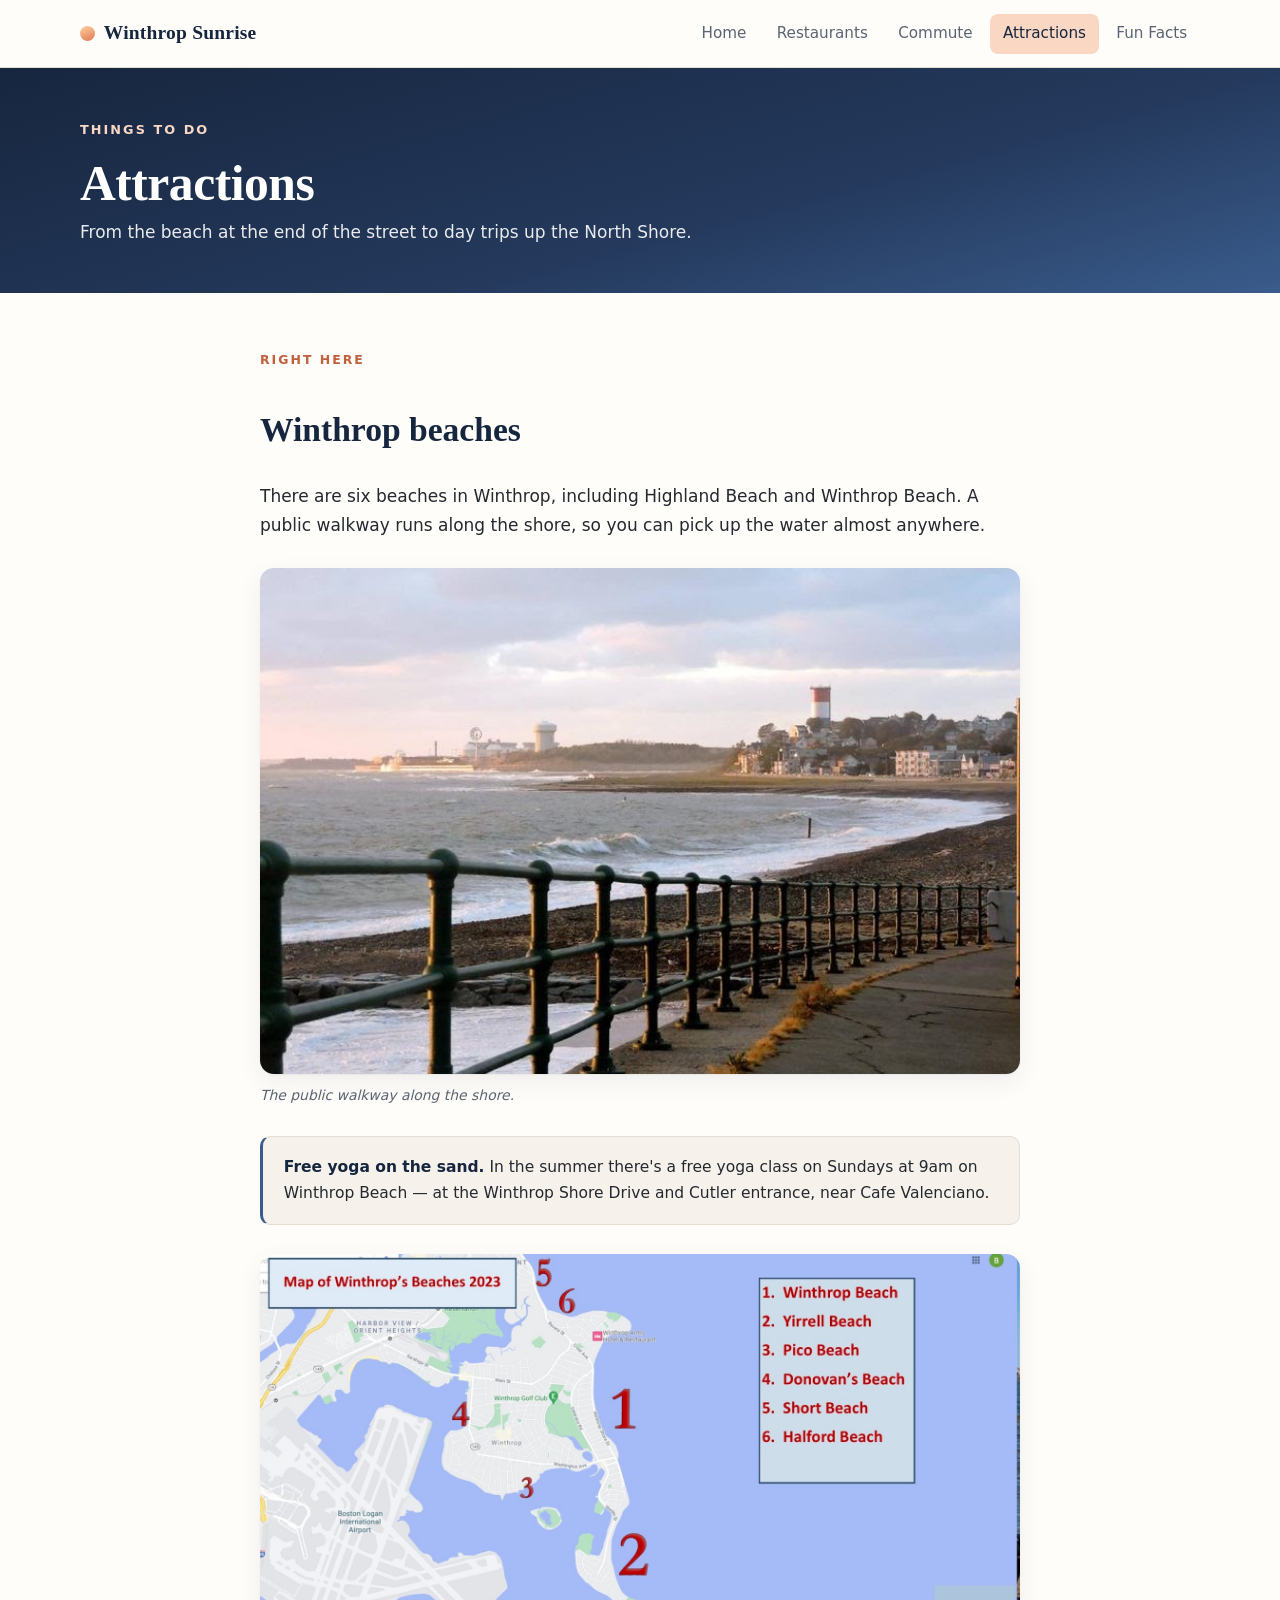
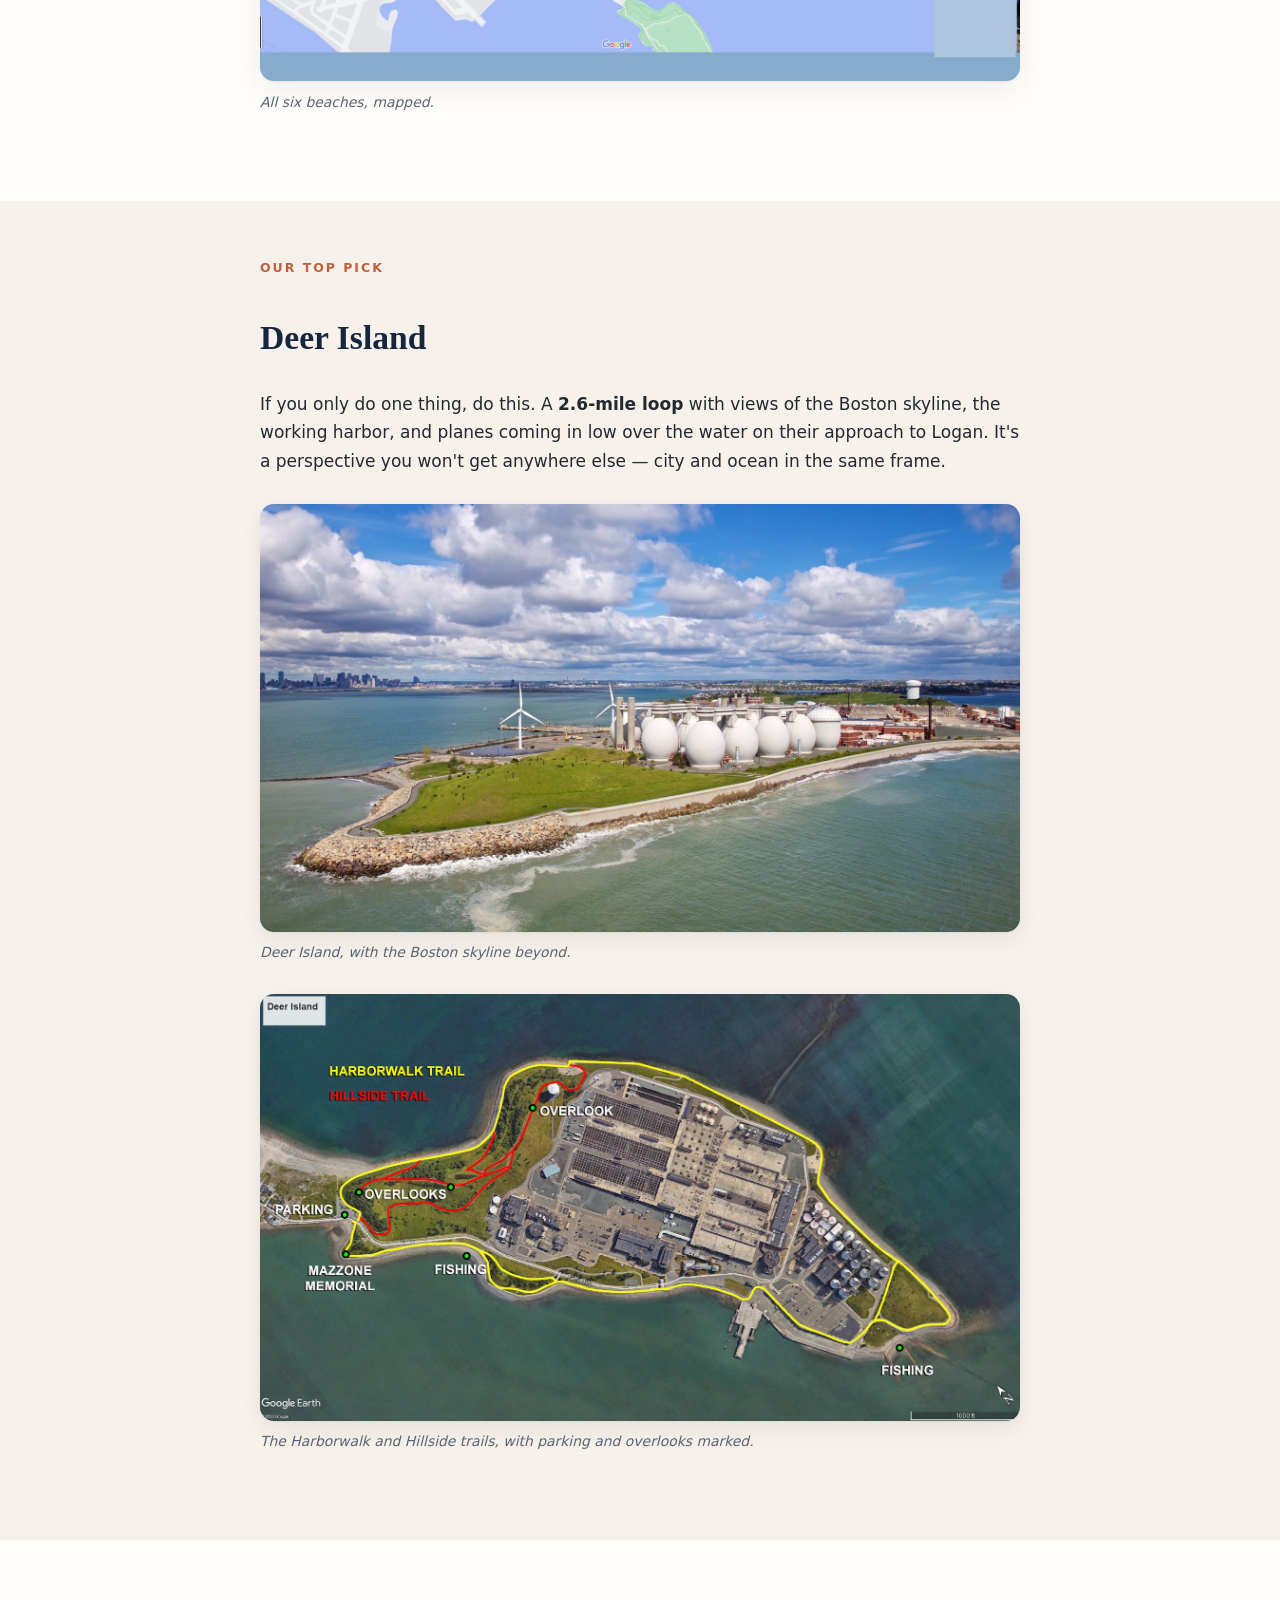
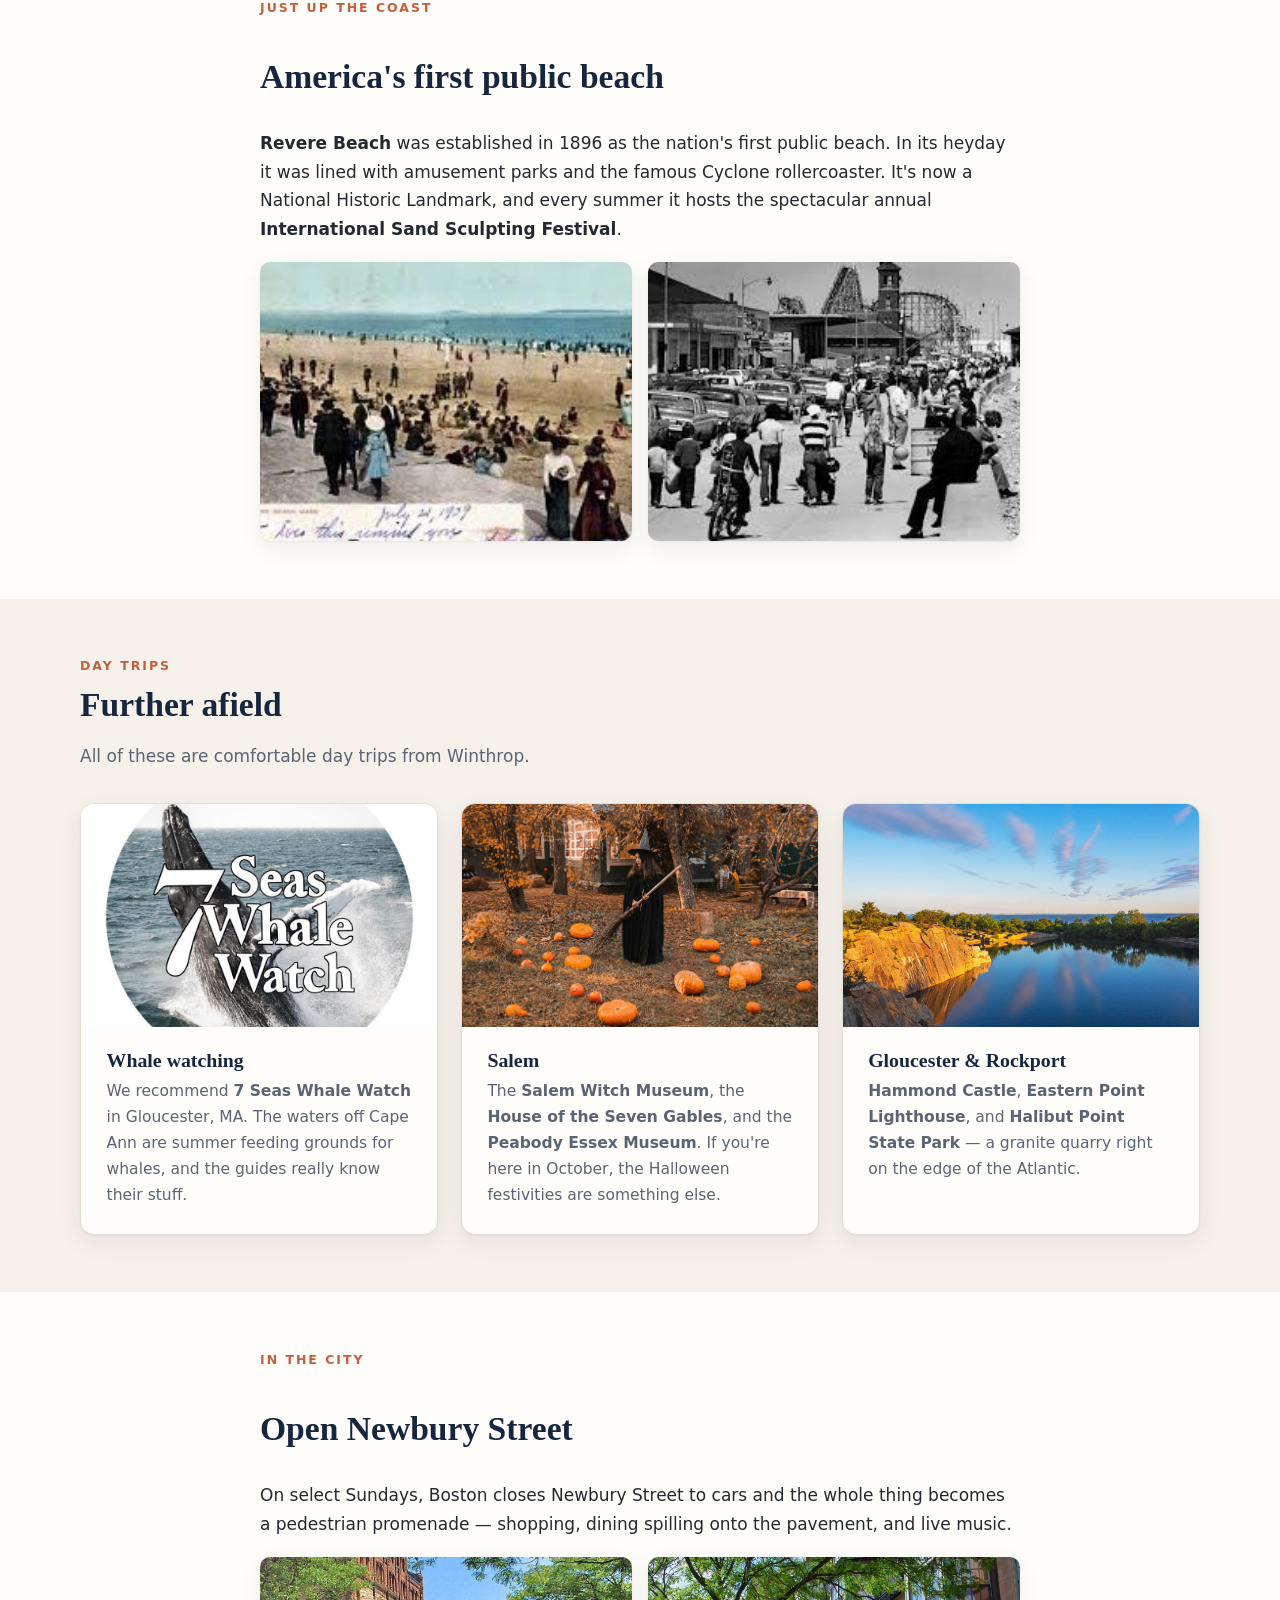
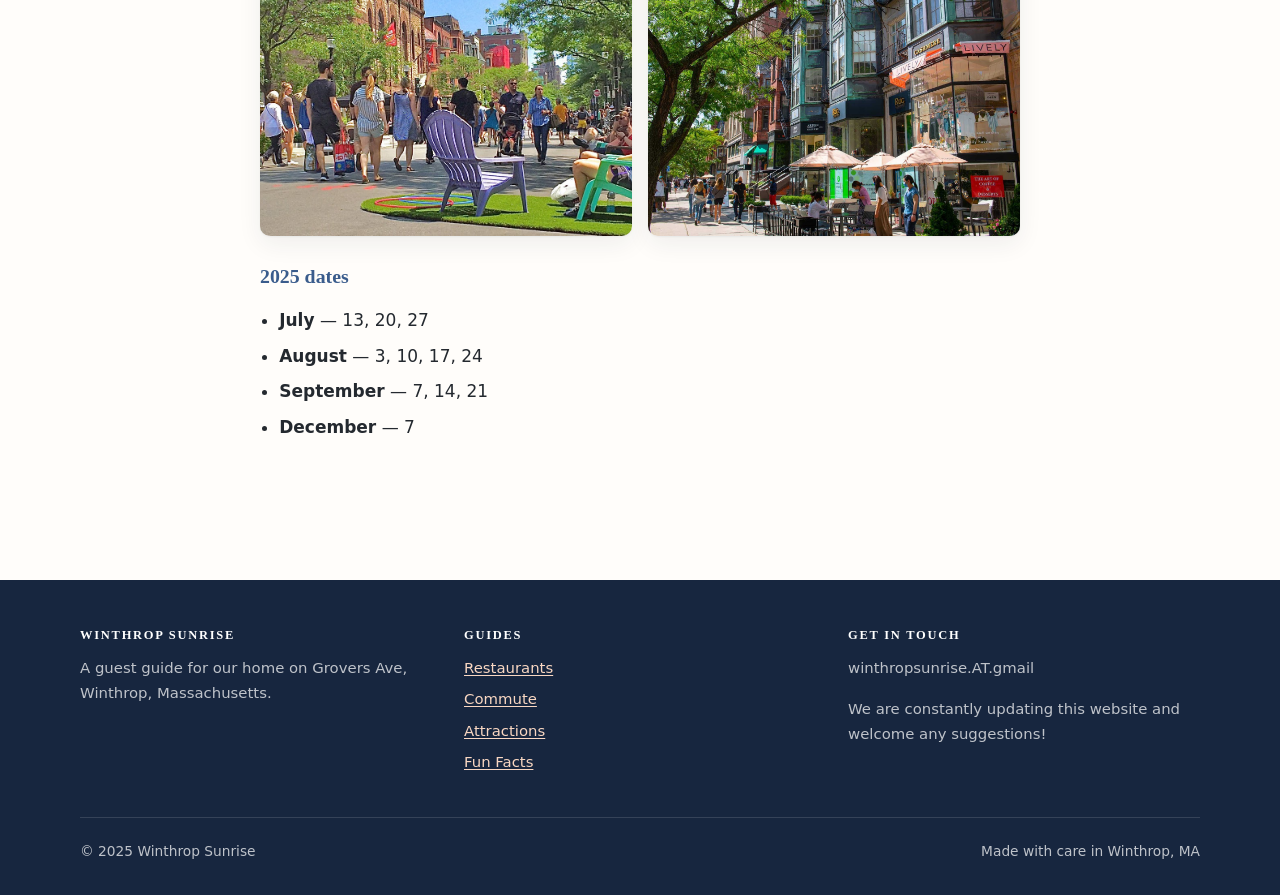
==== attractions.html @ 58ff9b21 "Recreate Winthrop Sunrise guest site as static files Ports all five pages from the Google Sites vers" ====
<!DOCTYPE html>
<html lang="en">
<head>
<meta charset="utf-8">
<meta name="viewport" content="width=device-width, initial-scale=1">
<title>Attractions — Winthrop Sunrise</title>
<meta name="description" content="What to see around Winthrop: six beaches, the Deer Island loop, Revere Beach, whale watching, Salem, Gloucester and Rockport, and Open Newbury Street.">
<link rel="stylesheet" href="assets/css/style.css">
</head>
<body>

<a class="skip" href="#main">Skip to content</a>

<header class="site-header">
  <div class="wrap nav">
    <a class="brand" href="index.html"><span class="sun" aria-hidden="true"></span> Winthrop Sunrise</a>
    <button class="nav-toggle" aria-expanded="false" aria-controls="nav-links">Menu</button>
    <ul class="nav-links" id="nav-links">
      <li><a href="index.html">Home</a></li>
      <li><a href="restaurants.html">Restaurants</a></li>
      <li><a href="commute.html">Commute</a></li>
      <li><a href="attractions.html" aria-current="page">Attractions</a></li>
      <li><a href="funfacts.html">Fun Facts</a></li>
    </ul>
  </div>
</header>

<main id="main">

  <div class="page-head">
    <div class="wrap">
      <p class="kicker">Things to do</p>
      <h1>Attractions</h1>
      <p>From the beach at the end of the street to day trips up the North Shore.</p>
    </div>
  </div>

  <!-- ---------------------------------------------------------------- -->
  <section class="section">
    <div class="wrap narrow prose">
      <div class="section-head">
        <p class="kicker">Right here</p>
        <h2>Winthrop beaches</h2>
      </div>

      <p>There are six beaches in Winthrop, including Highland Beach and Winthrop Beach. A public walkway runs along the shore, so you can pick up the water almost anywhere.</p>

      <figure>
        <img src="images/beach-seawall.jpg" alt="The seawall walkway along Winthrop Beach at golden hour, with waves breaking and the town's water tower in the distance">
        <figcaption>The public walkway along the shore.</figcaption>
      </figure>

      <div class="callout">
        <p><strong>Free yoga on the sand.</strong> In the summer there's a free yoga class on Sundays at 9am on Winthrop Beach — at the Winthrop Shore Drive and Cutler entrance, near Cafe Valenciano.</p>
      </div>

      <figure>
        <img src="images/map-winthrop-beaches.jpg" alt="Map of Winthrop's six beaches, numbered: Winthrop Beach, Yirrell Beach, Pico Beach, Donovan's Beach, Short Beach and Halford Beach">
        <figcaption>All six beaches, mapped.</figcaption>
      </figure>
    </div>
  </section>

  <!-- ---------------------------------------------------------------- -->
  <section class="section section-alt">
    <div class="wrap narrow prose">
      <div class="section-head">
        <p class="kicker">Our top pick</p>
        <h2>Deer Island</h2>
      </div>

      <p>If you only do one thing, do this. A <strong>2.6-mile loop</strong> with views of the Boston skyline, the working harbor, and planes coming in low over the water on their approach to Logan. It's a perspective you won't get anywhere else — city and ocean in the same frame.</p>

      <figure>
        <img src="images/deer-island-aerial.jpg" alt="Aerial view of Deer Island, with its distinctive egg-shaped digesters, wind turbines, and the Boston skyline on the horizon">
        <figcaption>Deer Island, with the Boston skyline beyond.</figcaption>
      </figure>

      <figure>
        <img src="images/map-deer-island-trails.jpg" alt="Trail map of Deer Island showing the yellow Harborwalk Trail, the red Hillside Trail, parking, overlooks and fishing spots">
        <figcaption>The Harborwalk and Hillside trails, with parking and overlooks marked.</figcaption>
      </figure>
    </div>
  </section>

  <!-- ---------------------------------------------------------------- -->
  <section class="section">
    <div class="wrap narrow prose">
      <div class="section-head">
        <p class="kicker">Just up the coast</p>
        <h2>America's first public beach</h2>
      </div>

      <p><strong>Revere Beach</strong> was established in 1896 as the nation's first public beach. In its heyday it was lined with amusement parks and the famous Cyclone rollercoaster. It's now a National Historic Landmark, and every summer it hosts the spectacular annual <strong>International Sand Sculpting Festival</strong>.</p>

      <div class="gallery">
        <img src="images/revere-beach-1907.jpg" alt="A 1907 postcard of Revere Beach, crowded with visitors in period dress">
        <img src="images/revere-beach-cyclone.jpg" alt="Black and white photograph of Revere Beach with the Cyclone rollercoaster rising behind the boulevard">
      </div>
    </div>
  </section>

  <!-- ---------------------------------------------------------------- -->
  <section class="section section-alt">
    <div class="wrap">
      <div class="section-head">
        <p class="kicker">Day trips</p>
        <h2>Further afield</h2>
        <p>All of these are comfortable day trips from Winthrop.</p>
      </div>

      <div class="grid grid-3">

        <article class="card card-feature">
          <img src="images/seven-seas-whale-watch.jpg" alt="7 Seas Whale Watch logo, showing a humpback whale breaching off Gloucester, Massachusetts">
          <div class="body">
            <h3>Whale watching</h3>
            <p>We recommend <strong>7 Seas Whale Watch</strong> in Gloucester, MA. The waters off Cape Ann are summer feeding grounds for whales, and the guides really know their stuff.</p>
          </div>
        </article>

        <article class="card card-feature">
          <img src="images/salem-halloween.jpg" alt="A person in a witch costume with a broom among pumpkins scattered across an autumn yard">
          <div class="body">
            <h3>Salem</h3>
            <p>The <strong>Salem Witch Museum</strong>, the <strong>House of the Seven Gables</strong>, and the <strong>Peabody Essex Museum</strong>. If you're here in October, the Halloween festivities are something else.</p>
          </div>
        </article>

        <article class="card card-feature">
          <img src="images/halibut-point-quarry.jpg" alt="The flooded granite quarry at Halibut Point State Park at sunset, with the Atlantic beyond">
          <div class="body">
            <h3>Gloucester &amp; Rockport</h3>
            <p><strong>Hammond Castle</strong>, <strong>Eastern Point Lighthouse</strong>, and <strong>Halibut Point State Park</strong> — a granite quarry right on the edge of the Atlantic.</p>
          </div>
        </article>

      </div>
    </div>
  </section>

  <!-- ---------------------------------------------------------------- -->
  <section class="section">
    <div class="wrap narrow prose">
      <div class="section-head">
        <p class="kicker">In the city</p>
        <h2>Open Newbury Street</h2>
      </div>

      <p>On select Sundays, Boston closes Newbury Street to cars and the whole thing becomes a pedestrian promenade — shopping, dining spilling onto the pavement, and live music.</p>

      <div class="gallery">
        <img src="images/open-newbury-street.jpg" alt="Newbury Street closed to traffic, with people strolling in the roadway and lounging in colorful chairs">
        <img src="images/newbury-street-shops.jpg" alt="Tree-lined Newbury Street with brownstone shopfronts and sidewalk café tables under umbrellas">
      </div>

      <h3>2025 dates</h3>
      <ul>
        <li><strong>July</strong> — 13, 20, 27</li>
        <li><strong>August</strong> — 3, 10, 17, 24</li>
        <li><strong>September</strong> — 7, 14, 21</li>
        <li><strong>December</strong> — 7</li>
      </ul>
    </div>
  </section>

</main>

<footer class="site-footer">
  <div class="wrap">
    <div class="footer-grid">
      <div>
        <h4>Winthrop Sunrise</h4>
        <p class="mb-0">A guest guide for our home on Grovers Ave, Winthrop, Massachusetts.</p>
      </div>
      <div>
        <h4>Guides</h4>
        <ul>
          <li><a href="restaurants.html">Restaurants</a></li>
          <li><a href="commute.html">Commute</a></li>
          <li><a href="attractions.html">Attractions</a></li>
          <li><a href="funfacts.html">Fun Facts</a></li>
        </ul>
      </div>
      <div>
        <h4>Get in touch</h4>
        <p>winthropsunrise.AT.gmail</p>
        <p class="mb-0">We are constantly updating this website and welcome any suggestions!</p>
      </div>
    </div>
    <div class="footer-bottom">
      <span>&copy; 2025 Winthrop Sunrise</span>
      <span>Made with care in Winthrop, MA</span>
    </div>
  </div>
</footer>

<script src="assets/js/nav.js"></script>
</body>
</html>
---- assets/css/style.css ----
/* ==========================================================================
   Winthrop Sunrise — guest guide
   Palette drawn from the hero photo: sunrise peach over deep harbour blue.
   ========================================================================== */

:root {
  --navy:        #17263f;
  --navy-soft:   #24395c;
  --ocean:       #3a5c8c;
  --coral:       #e07a55;
  --coral-dark:  #c25f3c;
  --peach:       #f9d7c2;
  --sand:        #f6f1ea;
  --paper:       #fffdfa;
  --ink:         #24292f;
  --ink-soft:    #5a6472;
  --line:        #e5ddd2;

  --serif: ui-serif, Georgia, "Iowan Old Style", "Times New Roman", serif;
  --sans:  system-ui, -apple-system, "Segoe UI", Roboto, "Helvetica Neue", Arial, sans-serif;

  --wrap: 1120px;
  --radius: 14px;
  --shadow: 0 1px 2px rgba(23, 38, 63, .05), 0 8px 24px rgba(23, 38, 63, .07);
  --shadow-lift: 0 2px 6px rgba(23, 38, 63, .08), 0 16px 40px rgba(23, 38, 63, .13);
}

*, *::before, *::after { box-sizing: border-box; }

html { scroll-behavior: smooth; }

body {
  margin: 0;
  font-family: var(--sans);
  font-size: 17px;
  line-height: 1.68;
  color: var(--ink);
  background: var(--paper);
  -webkit-font-smoothing: antialiased;
}

img { max-width: 100%; height: auto; display: block; }

a { color: var(--coral-dark); text-decoration-thickness: 1px; text-underline-offset: 2px; }
a:hover { color: var(--coral); }

h1, h2, h3, h4 {
  font-family: var(--serif);
  color: var(--navy);
  line-height: 1.2;
  margin: 0 0 .5em;
  font-weight: 600;
}

h1 { font-size: clamp(2rem, 5vw, 3.1rem); letter-spacing: -.01em; }
h2 { font-size: clamp(1.5rem, 3.2vw, 2.1rem); }
h3 { font-size: 1.24rem; }

p { margin: 0 0 1.1em; }

.wrap { width: min(100% - 2.5rem, var(--wrap)); margin-inline: auto; }
.narrow { width: min(100% - 2.5rem, 760px); margin-inline: auto; }

/* ---------- Skip link ---------- */
.skip {
  position: absolute; left: -9999px; top: 0;
  background: var(--navy); color: #fff; padding: .7rem 1.1rem;
  z-index: 200; border-radius: 0 0 8px 0;
}
.skip:focus { left: 0; color: #fff; }

/* ---------- Header / nav ---------- */
.site-header {
  position: sticky; top: 0; z-index: 100;
  background: rgba(255, 253, 250, .92);
  backdrop-filter: saturate(160%) blur(12px);
  border-bottom: 1px solid var(--line);
}

.nav {
  display: flex; align-items: center; justify-content: space-between;
  gap: 1rem; padding: .85rem 0;
}

.brand {
  font-family: var(--serif);
  font-size: 1.22rem; font-weight: 600; color: var(--navy);
  text-decoration: none; letter-spacing: .01em;
  display: inline-flex; align-items: center; gap: .55rem;
}
.brand:hover { color: var(--navy); }
.brand .sun {
  width: 15px; height: 15px; border-radius: 50%; flex: none;
  background: linear-gradient(160deg, #ffcf9e, var(--coral));
}

.nav-toggle {
  display: none;
  background: none; border: 1px solid var(--line); border-radius: 9px;
  padding: .48rem .7rem; cursor: pointer; color: var(--navy);
  font: inherit; font-size: .92rem;
}

.nav-links { display: flex; gap: .3rem; align-items: center; list-style: none; margin: 0; padding: 0; }

.nav-links a {
  display: block; padding: .45rem .8rem; border-radius: 8px;
  color: var(--ink-soft); text-decoration: none; font-size: .95rem; font-weight: 500;
  transition: background .15s, color .15s;
}
.nav-links a:hover { background: var(--sand); color: var(--navy); }
.nav-links a[aria-current="page"] { color: var(--navy); background: var(--peach); }

@media (max-width: 820px) {
  .nav-toggle { display: block; }
  .nav-links {
    display: none; position: absolute; left: 0; right: 0; top: 100%;
    flex-direction: column; align-items: stretch; gap: 0;
    background: var(--paper); border-bottom: 1px solid var(--line);
    padding: .5rem 1.25rem 1rem; box-shadow: var(--shadow);
  }
  .nav-links.open { display: flex; }
  .nav-links a { padding: .75rem .6rem; font-size: 1rem; }
}

/* ---------- Hero ---------- */
.hero {
  position: relative;
  min-height: min(74vh, 620px);
  display: grid; align-items: end;
  background: var(--navy);
  overflow: hidden;
}
.hero img {
  position: absolute; inset: 0;
  width: 100%; height: 100%; object-fit: cover;
}
.hero::after {
  content: ""; position: absolute; inset: 0;
  background: linear-gradient(to top, rgba(15, 26, 45, .82) 0%, rgba(15, 26, 45, .34) 45%, rgba(15, 26, 45, .08) 100%);
}
.hero-inner { position: relative; z-index: 2; padding: 3.5rem 0 3rem; }
.hero h1 { color: #fff; margin-bottom: .35rem; text-shadow: 0 2px 18px rgba(0, 0, 0, .3); }
.hero .kicker {
  color: var(--peach); font-size: .82rem; font-weight: 600;
  letter-spacing: .16em; text-transform: uppercase; margin-bottom: .9rem;
}
.hero .lede {
  color: rgba(255, 255, 255, .93); font-size: 1.1rem;
  max-width: 46ch; margin-bottom: 1.6rem;
}

/* ---------- Page banner (interior pages) ---------- */
.page-head {
  background: linear-gradient(165deg, var(--navy) 0%, var(--navy-soft) 60%, var(--ocean) 100%);
  color: #fff; padding: 3.2rem 0 2.9rem;
}
.page-head h1 { color: #fff; margin-bottom: .3rem; }
.page-head .kicker {
  color: var(--peach); font-size: .8rem; font-weight: 600;
  letter-spacing: .16em; text-transform: uppercase; margin-bottom: .8rem;
}
.page-head p { color: rgba(255, 255, 255, .9); max-width: 62ch; margin: 0; }

/* ---------- Buttons ---------- */
.btn {
  display: inline-block; padding: .72rem 1.4rem;
  background: var(--coral); color: #fff; font-weight: 600; font-size: .96rem;
  border-radius: 999px; text-decoration: none;
  box-shadow: 0 6px 18px rgba(224, 122, 85, .32);
  transition: transform .15s, box-shadow .15s, background .15s;
}
.btn:hover {
  background: var(--coral-dark); color: #fff;
  transform: translateY(-1px); box-shadow: 0 10px 26px rgba(224, 122, 85, .4);
}
.btn-ghost {
  background: transparent; color: #fff; box-shadow: none;
  border: 1px solid rgba(255, 255, 255, .55); margin-left: .5rem;
}
.btn-ghost:hover { background: rgba(255, 255, 255, .14); color: #fff; box-shadow: none; }

@media (max-width: 520px) {
  .btn-ghost { margin-left: 0; margin-top: .6rem; }
  .hero .btn { display: block; text-align: center; }
}

/* ---------- Sections ---------- */
.section { padding: 3.6rem 0; }
.section-alt { background: var(--sand); }

.section-head { margin-bottom: 2rem; }
.section-head .kicker {
  color: var(--coral-dark); font-size: .78rem; font-weight: 700;
  letter-spacing: .16em; text-transform: uppercase; margin-bottom: .5rem;
}
.section-head p { color: var(--ink-soft); max-width: 62ch; margin: 0; }

/* ---------- Cards ---------- */
.grid { display: grid; gap: 1.4rem; }
.grid-2 { grid-template-columns: repeat(auto-fit, minmax(320px, 1fr)); }
.grid-3 { grid-template-columns: repeat(auto-fit, minmax(270px, 1fr)); }

.card {
  background: var(--paper); border: 1px solid var(--line);
  border-radius: var(--radius); padding: 1.5rem 1.6rem;
  box-shadow: var(--shadow);
  transition: transform .18s, box-shadow .18s;
}
.card:hover { transform: translateY(-3px); box-shadow: var(--shadow-lift); }
.card h3 { margin-bottom: .3rem; }
.card p { margin-bottom: .7rem; color: var(--ink-soft); font-size: .97rem; }
.card p:last-child { margin-bottom: 0; }

.card .addr {
  font-size: .87rem; color: var(--ocean); font-weight: 500;
  margin-bottom: .6rem; display: block;
}
.card .link {
  font-size: .89rem; font-weight: 600; text-decoration: none;
  display: inline-flex; align-items: center; gap: .3rem;
}
.card .link::after { content: "→"; transition: transform .15s; }
.card .link:hover::after { transform: translateX(3px); }

.card-feature { padding: 0; overflow: hidden; }
.card-feature img { width: 100%; aspect-ratio: 16 / 10; object-fit: cover; }
.card-feature .body { padding: 1.4rem 1.6rem 1.6rem; }

/* Tag on a card */
.tag {
  display: inline-block; font-size: .68rem; font-weight: 700;
  letter-spacing: .1em; text-transform: uppercase;
  background: var(--peach); color: var(--coral-dark);
  padding: .22rem .6rem; border-radius: 999px; margin-bottom: .6rem;
}
.tag-view { background: #d9e6f2; color: var(--ocean); }

/* ---------- Quotes ---------- */
.quotes { display: grid; gap: 1.2rem; grid-template-columns: repeat(auto-fit, minmax(240px, 1fr)); }
.quote {
  background: var(--paper); border: 1px solid var(--line);
  border-left: 3px solid var(--coral);
  border-radius: 10px; padding: 1.3rem 1.4rem;
  font-family: var(--serif); font-size: 1.06rem; font-style: italic;
  color: var(--navy);
}

/* ---------- Steps (commute) ---------- */
.steps { list-style: none; margin: 0; padding: 0; counter-reset: step; }
.steps li {
  position: relative; padding: 0 0 1.15rem 2.9rem;
  counter-increment: step;
}
.steps li::before {
  content: counter(step);
  position: absolute; left: 0; top: -.1rem;
  width: 1.95rem; height: 1.95rem; border-radius: 50%;
  background: var(--peach); color: var(--coral-dark);
  font-size: .87rem; font-weight: 700;
  display: grid; place-items: center;
}
.steps li:not(:last-child)::after {
  content: ""; position: absolute; left: .95rem; top: 2.1rem; bottom: .25rem;
  width: 1px; background: var(--line);
}
.steps strong { color: var(--navy); }

/* ---------- Figures ---------- */
figure { margin: 1.8rem 0; }
figure img { border-radius: var(--radius); box-shadow: var(--shadow); width: 100%; }
figcaption {
  font-size: .87rem; color: var(--ink-soft);
  margin-top: .6rem; font-style: italic;
}

.gallery { display: grid; gap: 1rem; grid-template-columns: repeat(auto-fit, minmax(210px, 1fr)); }
.gallery img { border-radius: 10px; box-shadow: var(--shadow); aspect-ratio: 4 / 3; object-fit: cover; width: 100%; }

/* ---------- Prose blocks ---------- */
.prose h2 { margin-top: 2.4rem; }
.prose h3 { margin-top: 1.8rem; color: var(--ocean); }
.prose ul { padding-left: 1.2rem; }
.prose li { margin-bottom: .45rem; }

.callout {
  background: var(--sand); border: 1px solid var(--line);
  border-left: 3px solid var(--ocean);
  border-radius: 10px; padding: 1.1rem 1.3rem; margin: 1.6rem 0;
  font-size: .97rem;
}
.callout p:last-child { margin-bottom: 0; }
.callout strong { color: var(--navy); }

/* ---------- Footer ---------- */
.site-footer {
  background: var(--navy); color: rgba(255, 255, 255, .72);
  padding: 3rem 0 2rem; margin-top: 4rem; font-size: .93rem;
}
.site-footer a { color: var(--peach); }
.site-footer a:hover { color: #fff; }
.footer-grid {
  display: grid; gap: 2rem;
  grid-template-columns: repeat(auto-fit, minmax(220px, 1fr));
  margin-bottom: 2.2rem;
}
.site-footer h4 {
  color: #fff; font-size: .78rem; font-weight: 700;
  letter-spacing: .14em; text-transform: uppercase; margin-bottom: .8rem;
}
.site-footer ul { list-style: none; margin: 0; padding: 0; }
.site-footer li { margin-bottom: .4rem; }
.footer-bottom {
  border-top: 1px solid rgba(255, 255, 255, .13);
  padding-top: 1.4rem; font-size: .86rem;
  display: flex; flex-wrap: wrap; gap: .6rem 1.4rem; justify-content: space-between;
}

/* ---------- Utilities ---------- */
.center { text-align: center; }
.mt-0 { margin-top: 0; }
.mb-0 { margin-bottom: 0; }

@media (prefers-reduced-motion: reduce) {
  html { scroll-behavior: auto; }
  *, *::before, *::after { animation-duration: .01ms !important; transition-duration: .01ms !important; }
}
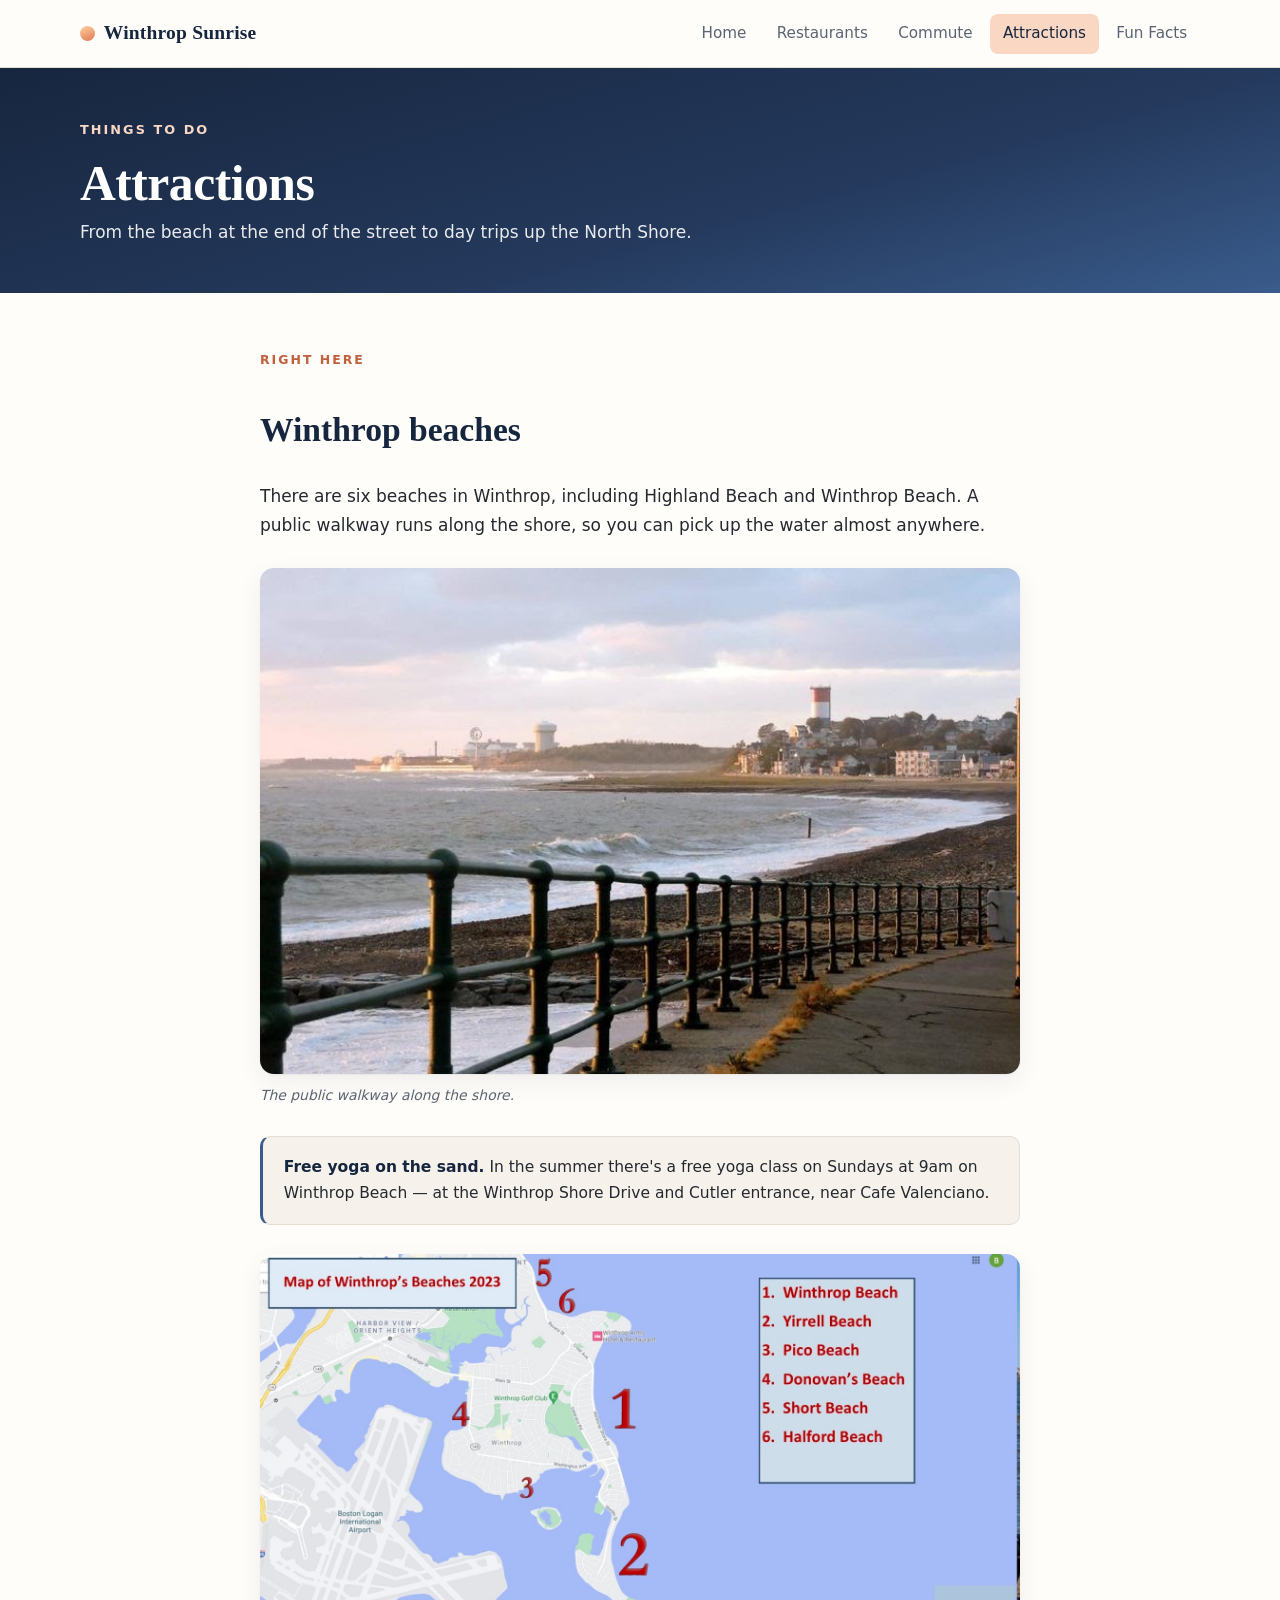
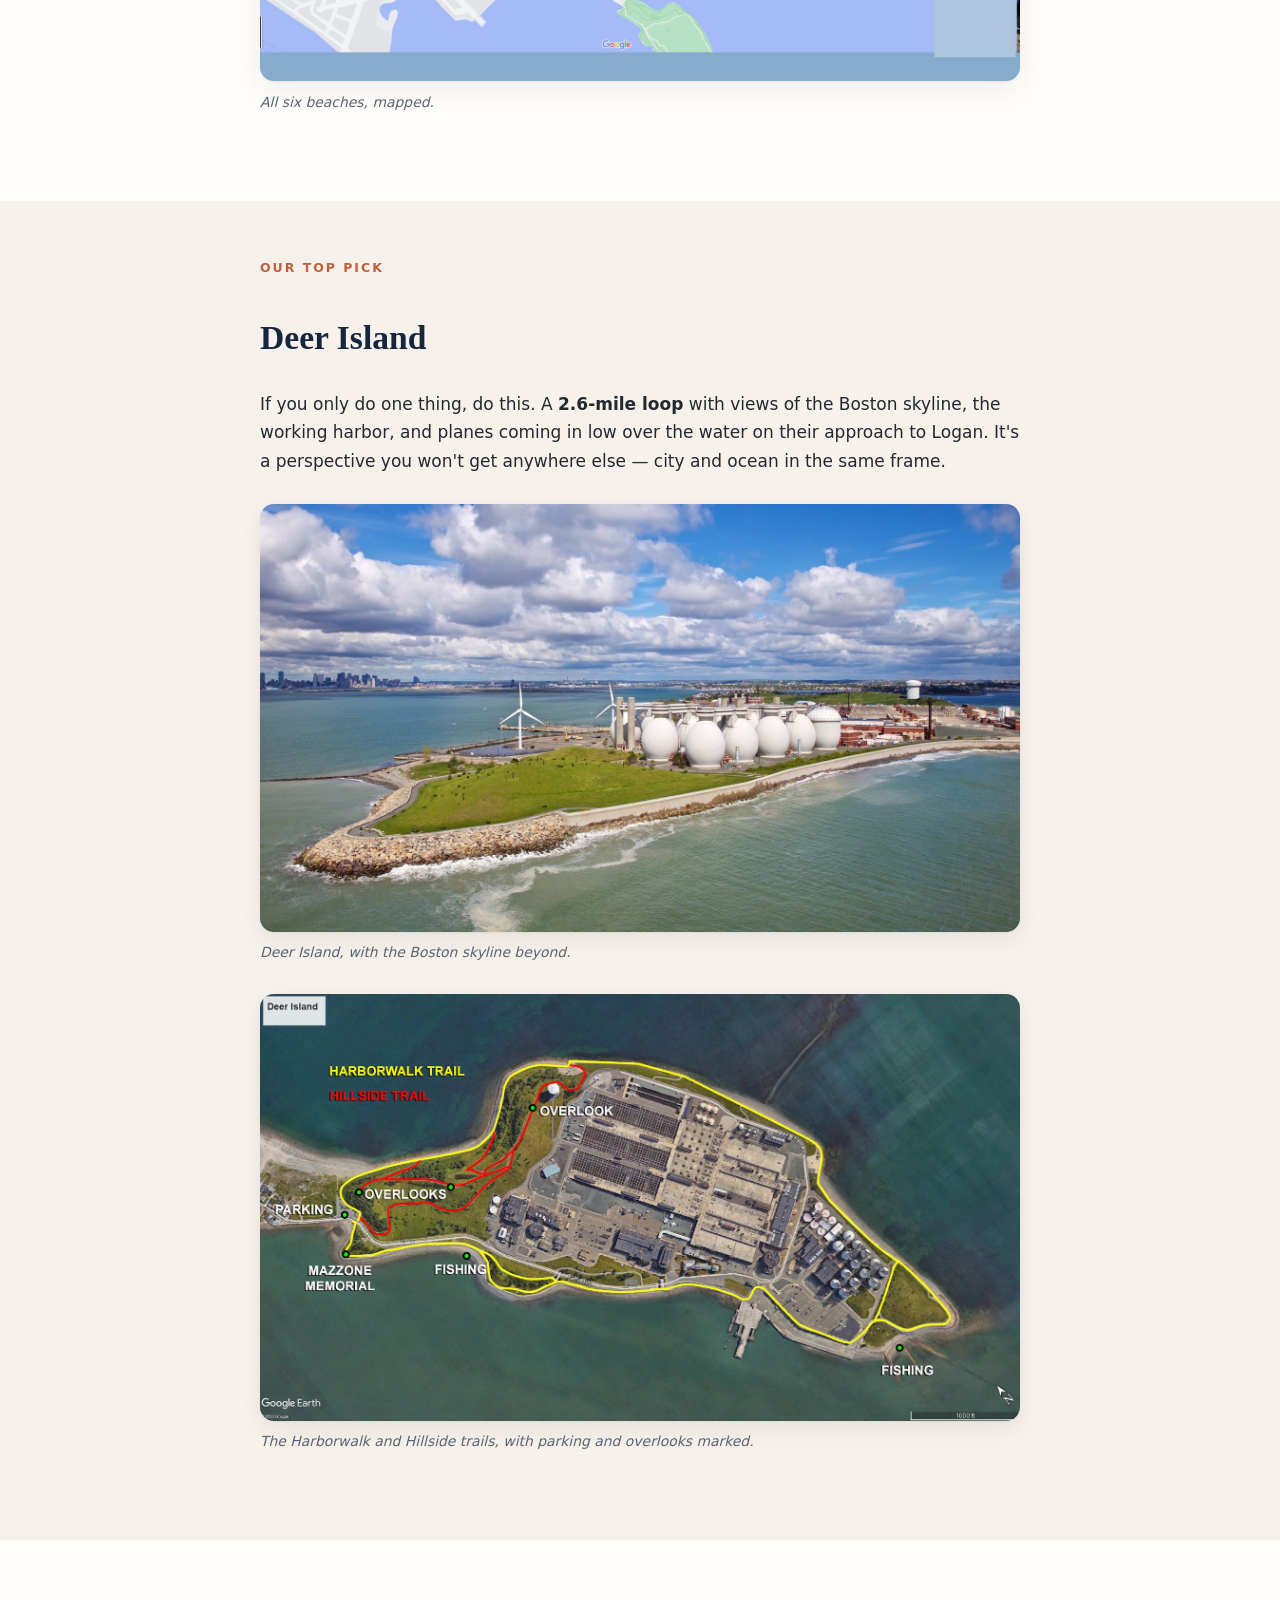
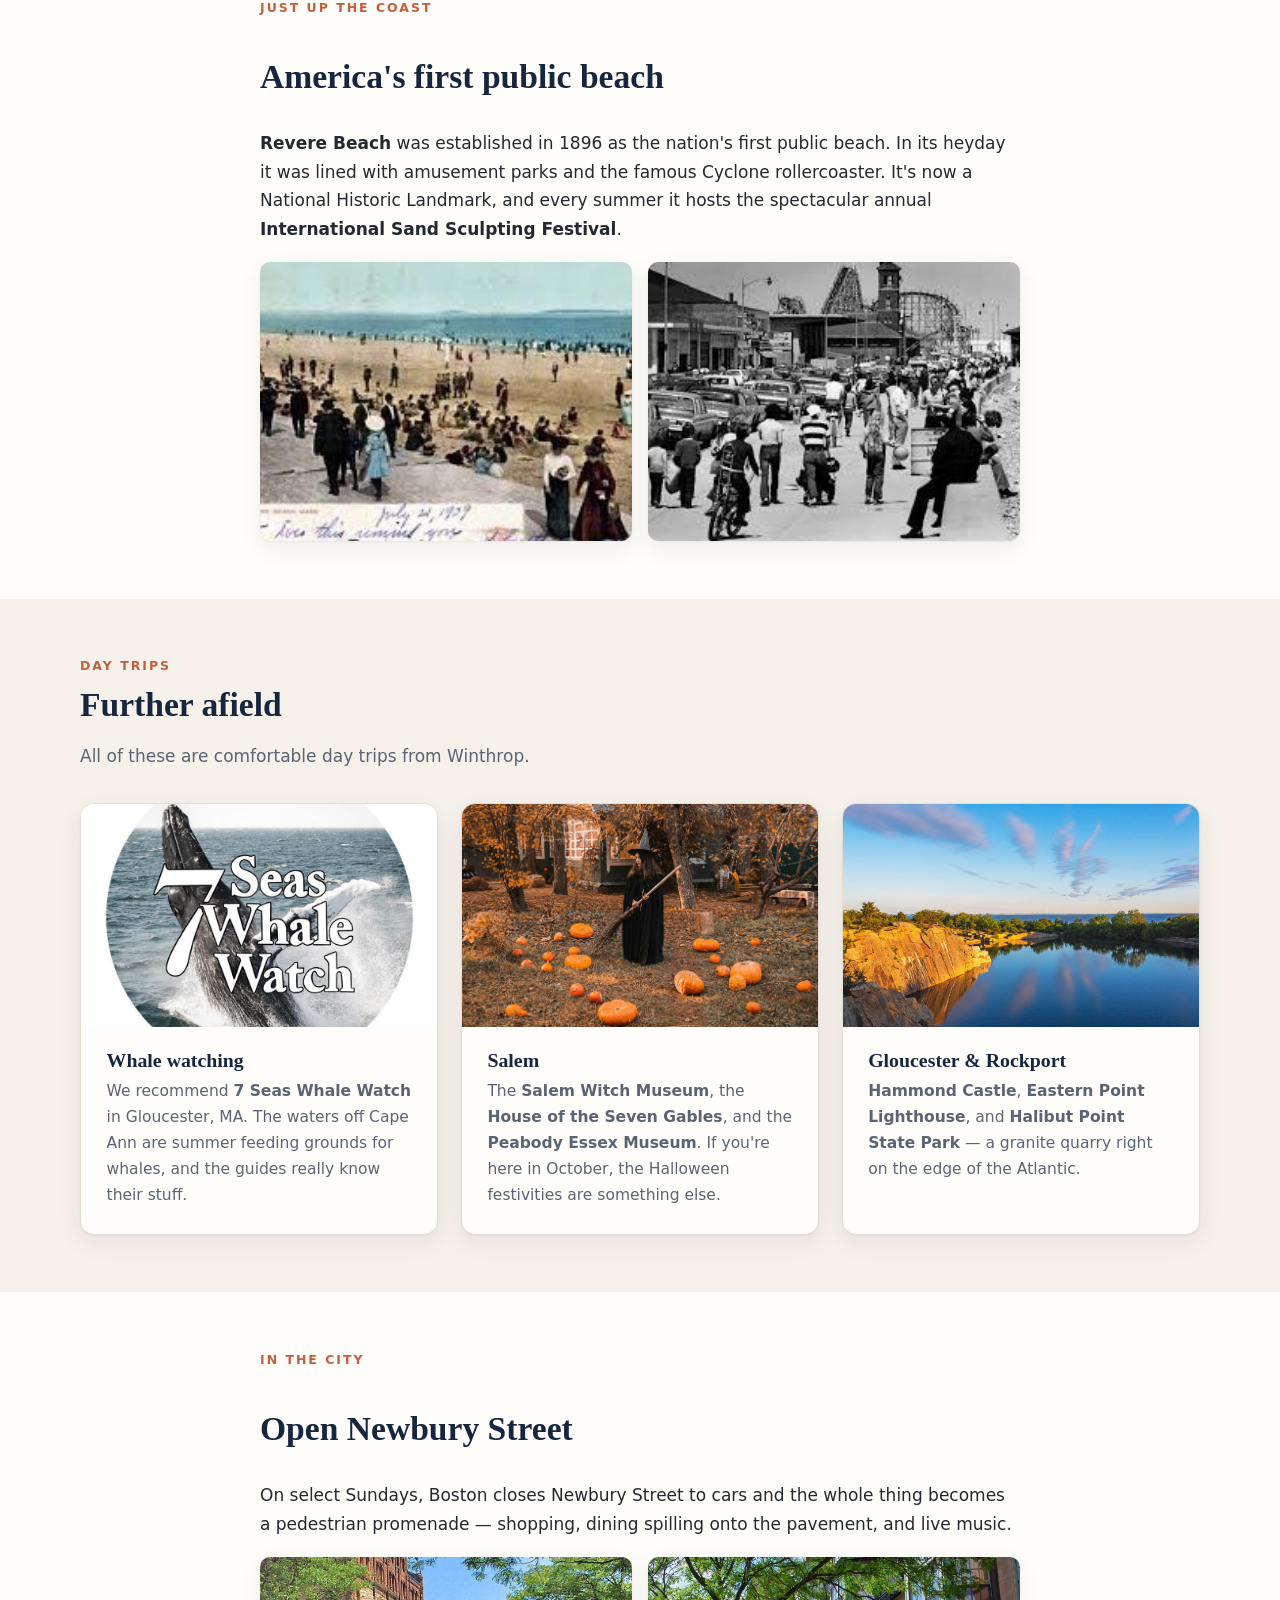
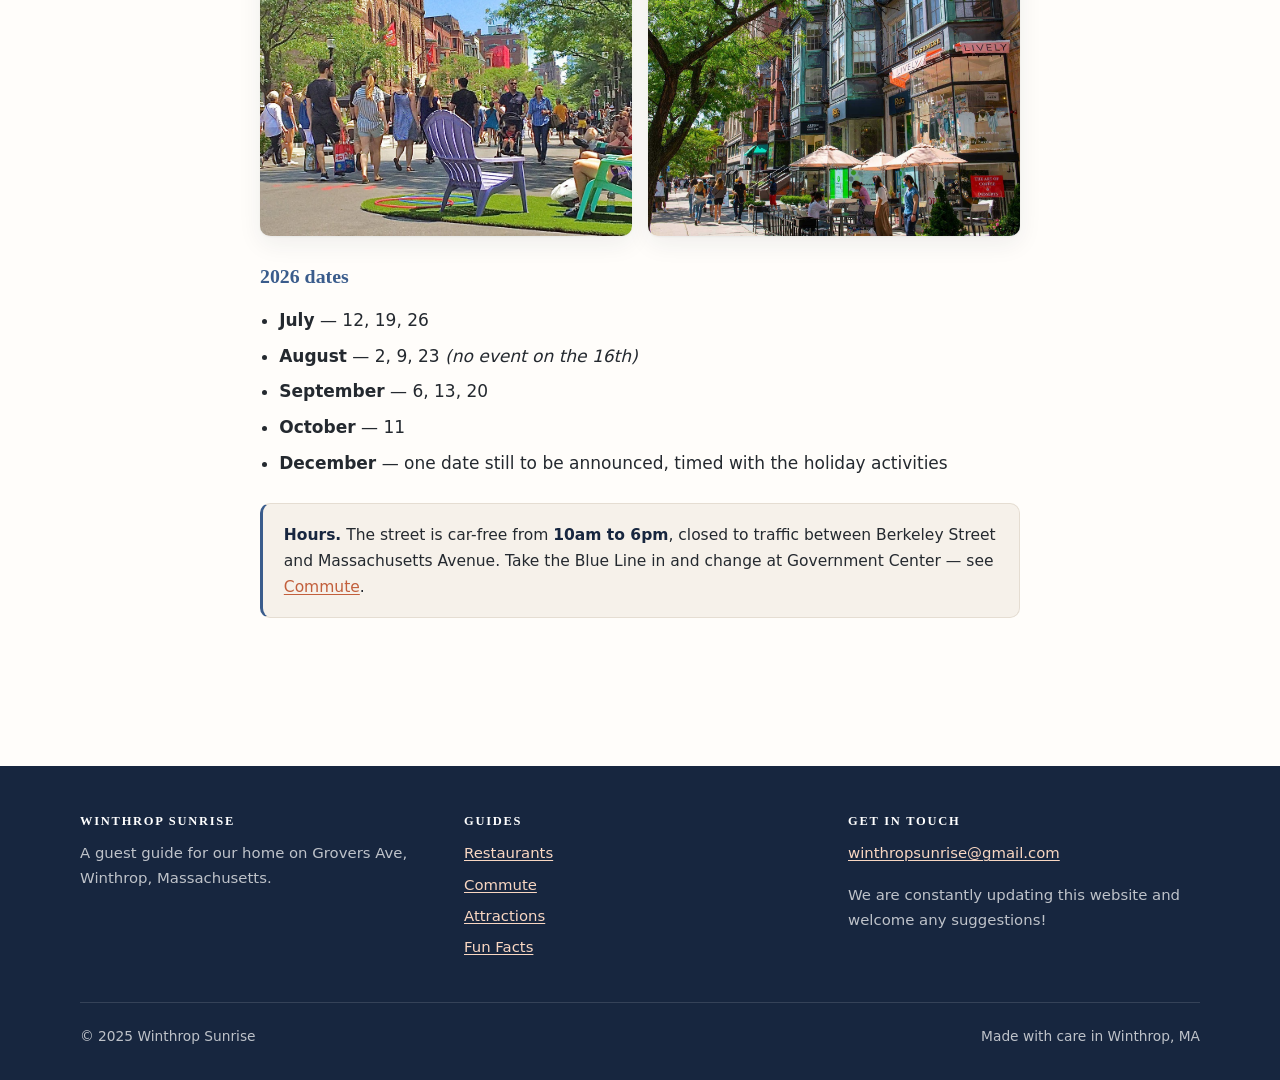
==== commit c5f47a3f: "Update Open Newbury dates to 2026 and make contact a mailto link Replaces the 2025 Open Newbury Stre" ====
--- a/attractions.html
+++ b/attractions.html
@@ -154,13 +154,18 @@
         <img src="images/newbury-street-shops.jpg" alt="Tree-lined Newbury Street with brownstone shopfronts and sidewalk café tables under umbrellas">
       </div>
 
-      <h3>2025 dates</h3>
+      <h3>2026 dates</h3>
       <ul>
-        <li><strong>July</strong> — 13, 20, 27</li>
-        <li><strong>August</strong> — 3, 10, 17, 24</li>
-        <li><strong>September</strong> — 7, 14, 21</li>
-        <li><strong>December</strong> — 7</li>
+        <li><strong>July</strong> — 12, 19, 26</li>
+        <li><strong>August</strong> — 2, 9, 23 <em>(no event on the 16th)</em></li>
+        <li><strong>September</strong> — 6, 13, 20</li>
+        <li><strong>October</strong> — 11</li>
+        <li><strong>December</strong> — one date still to be announced, timed with the holiday activities</li>
       </ul>
+
+      <div class="callout">
+        <p><strong>Hours.</strong> The street is car-free from <strong>10am to 6pm</strong>, closed to traffic between Berkeley Street and Massachusetts Avenue. Take the Blue Line in and change at Government Center — see <a href="commute.html">Commute</a>.</p>
+      </div>
     </div>
   </section>
 
@@ -184,7 +189,7 @@
       </div>
       <div>
         <h4>Get in touch</h4>
-        <p>winthropsunrise.AT.gmail</p>
+        <p><a href="mailto:winthropsunrise@gmail.com">winthropsunrise@gmail.com</a></p>
         <p class="mb-0">We are constantly updating this website and welcome any suggestions!</p>
       </div>
     </div>
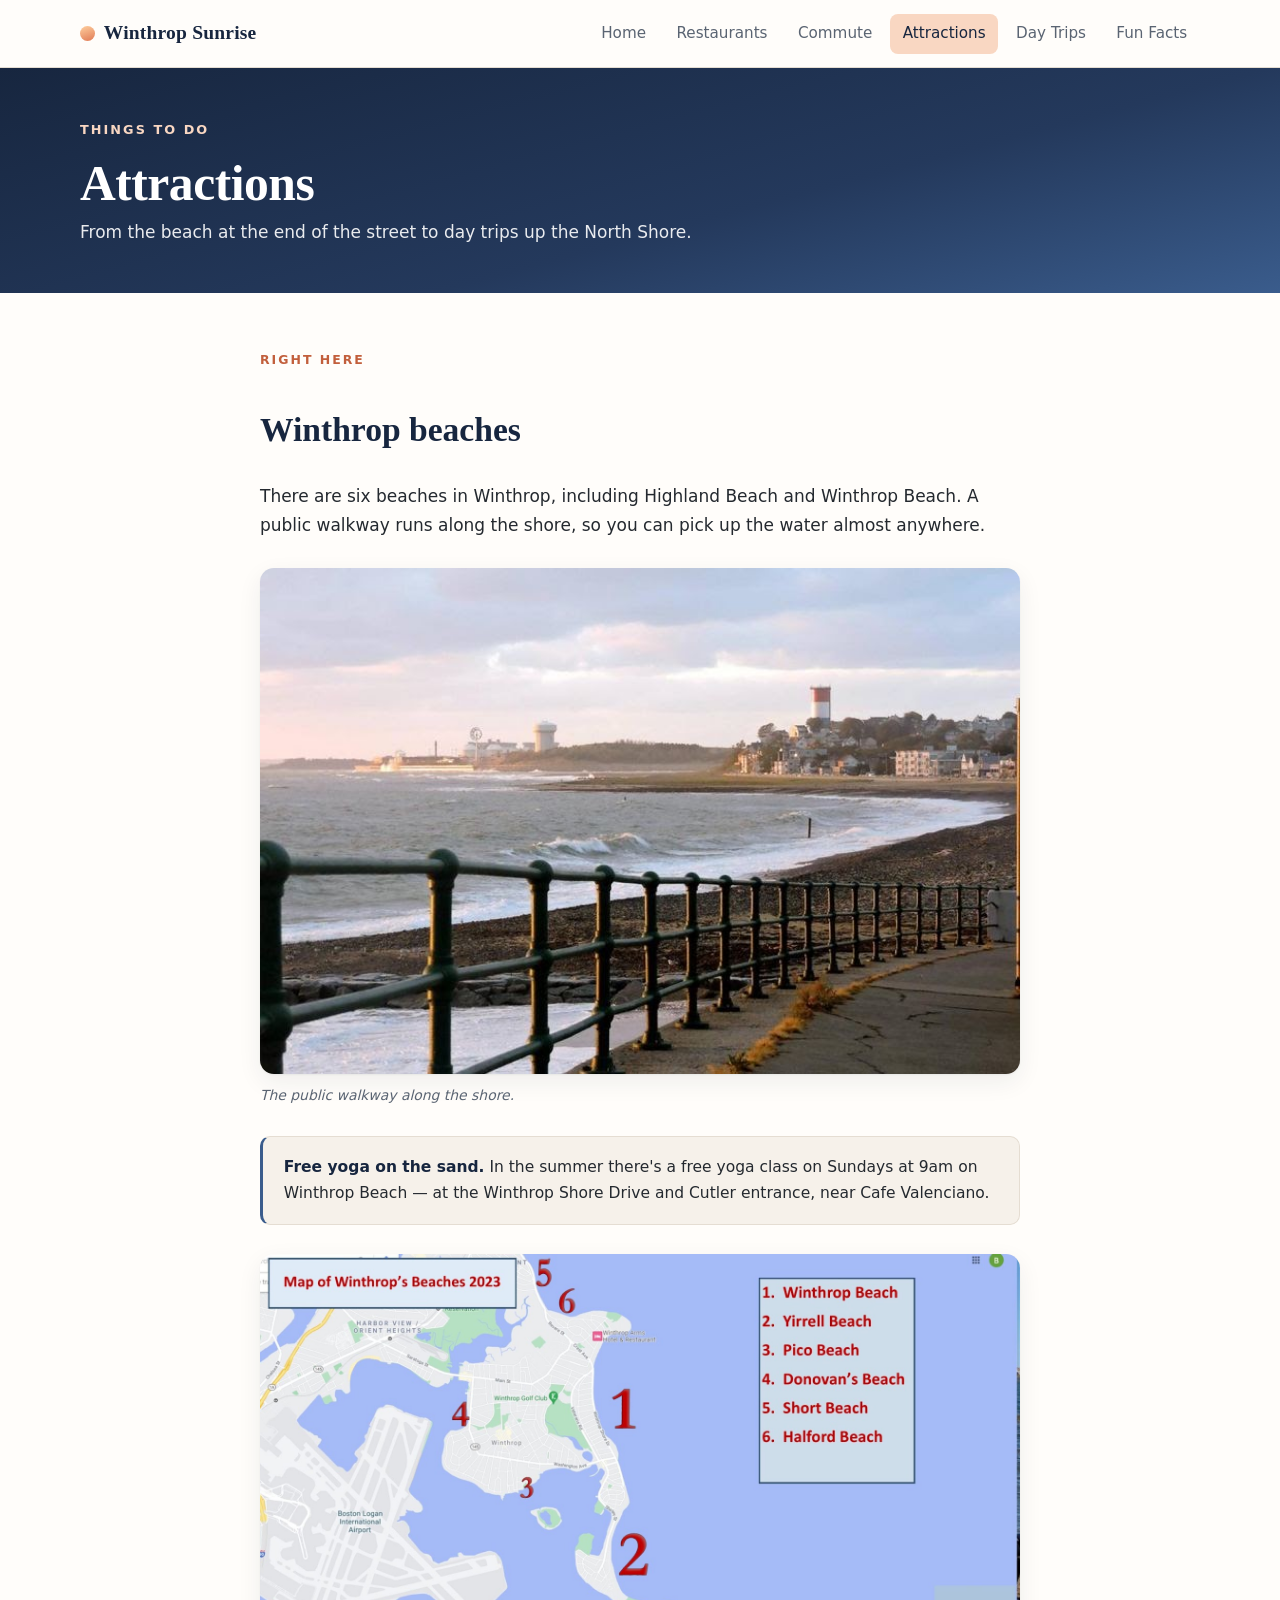
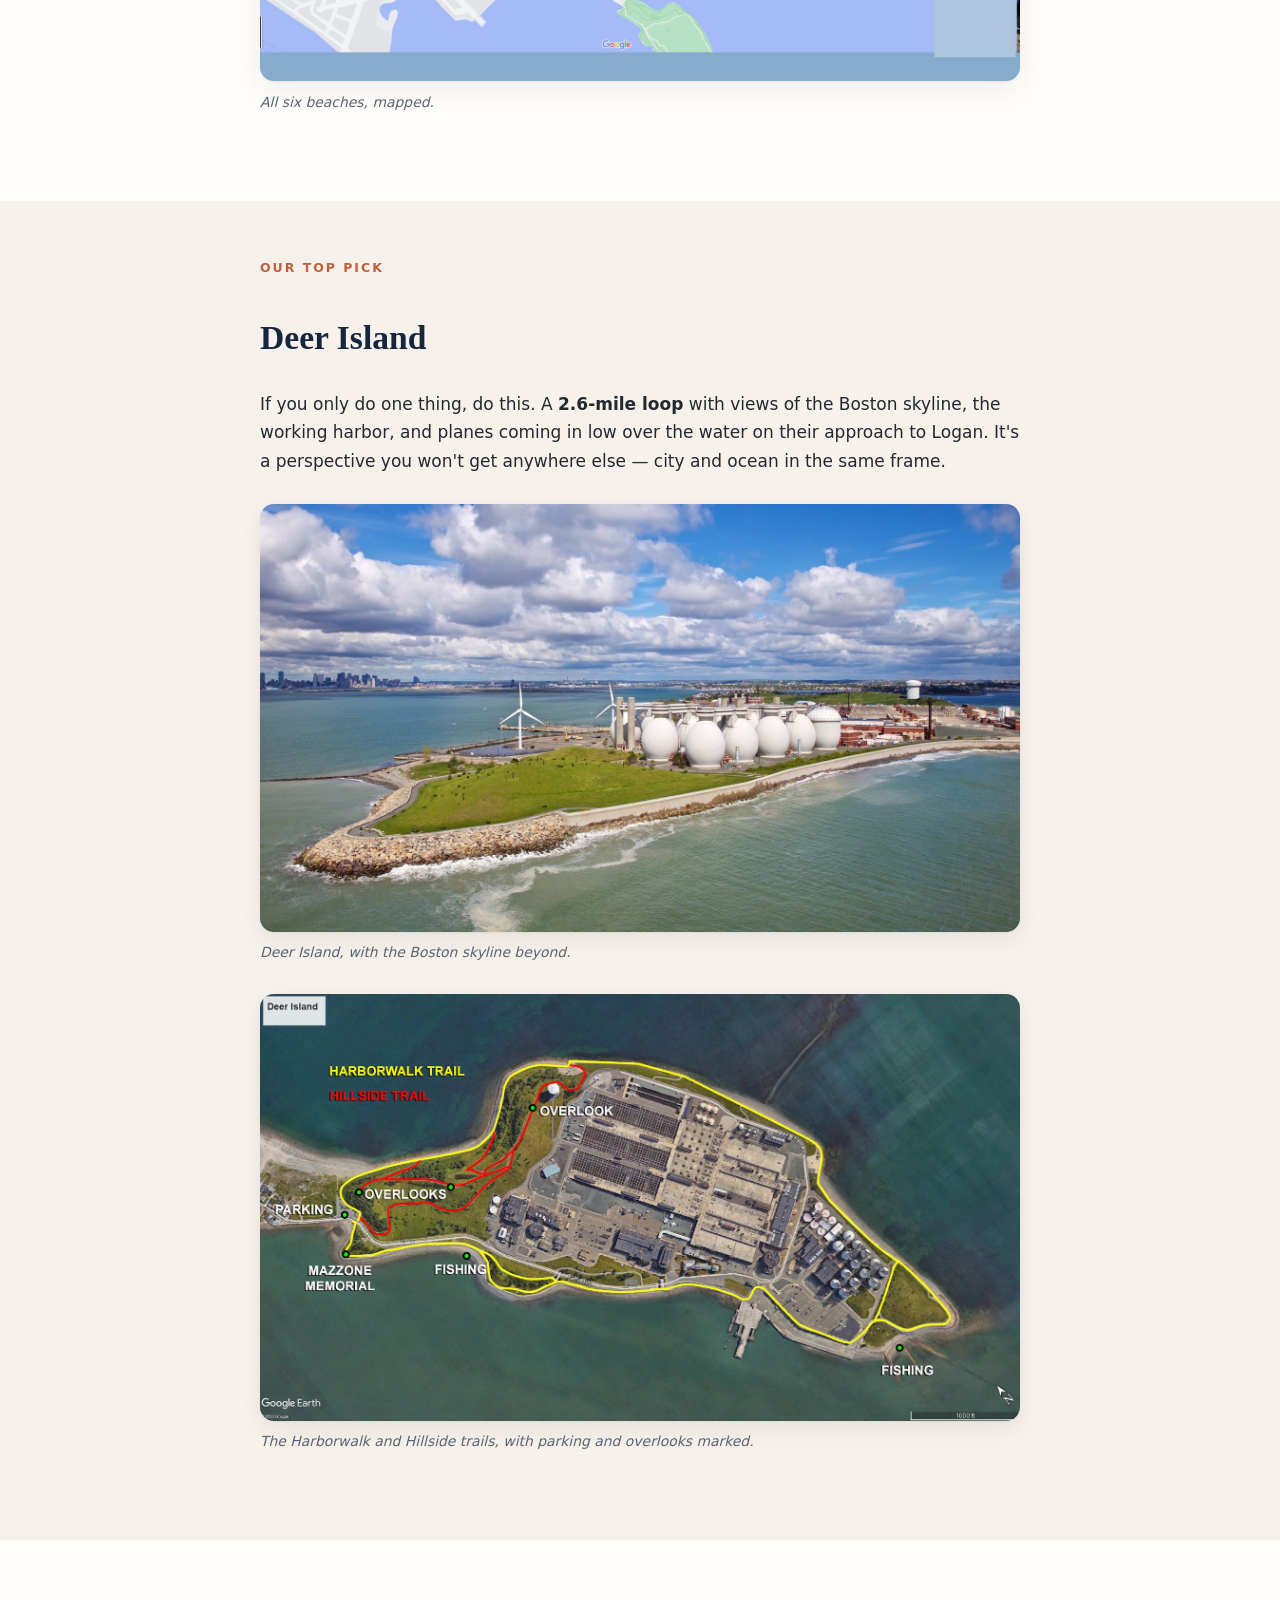
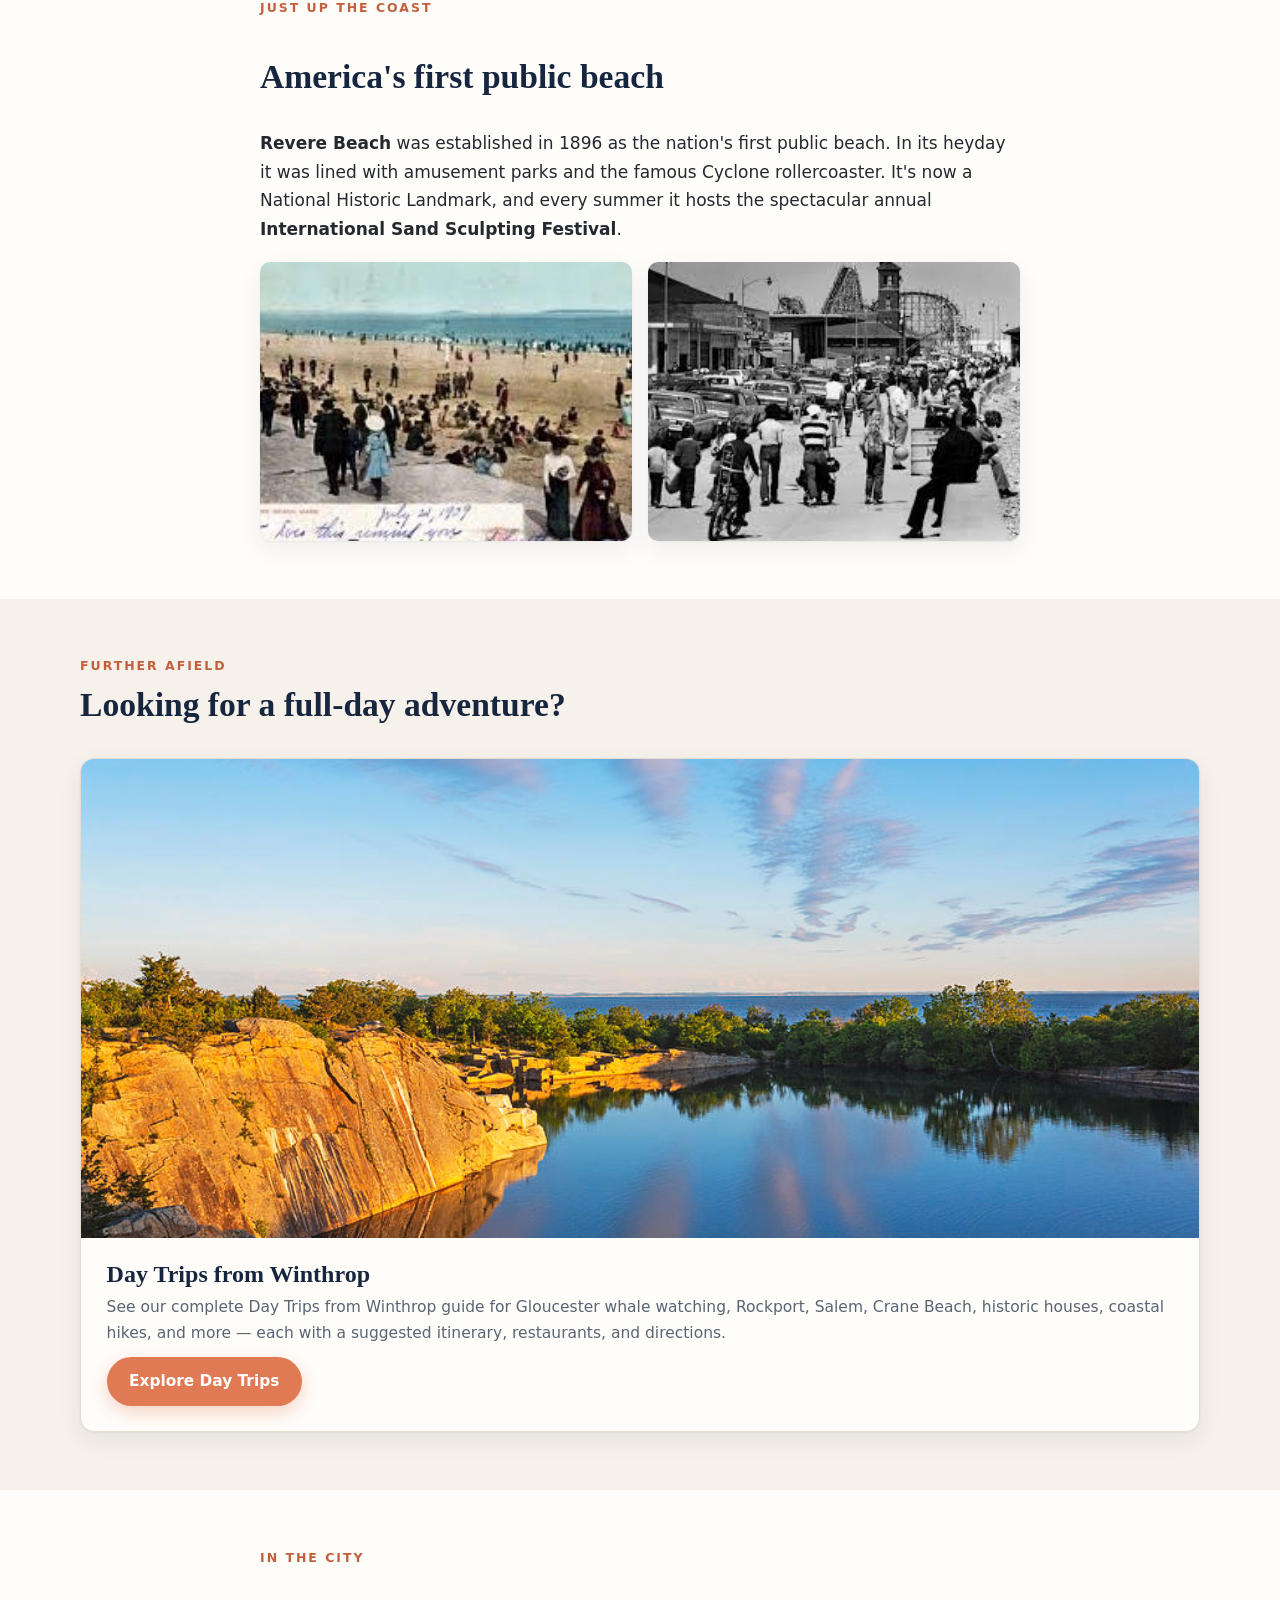
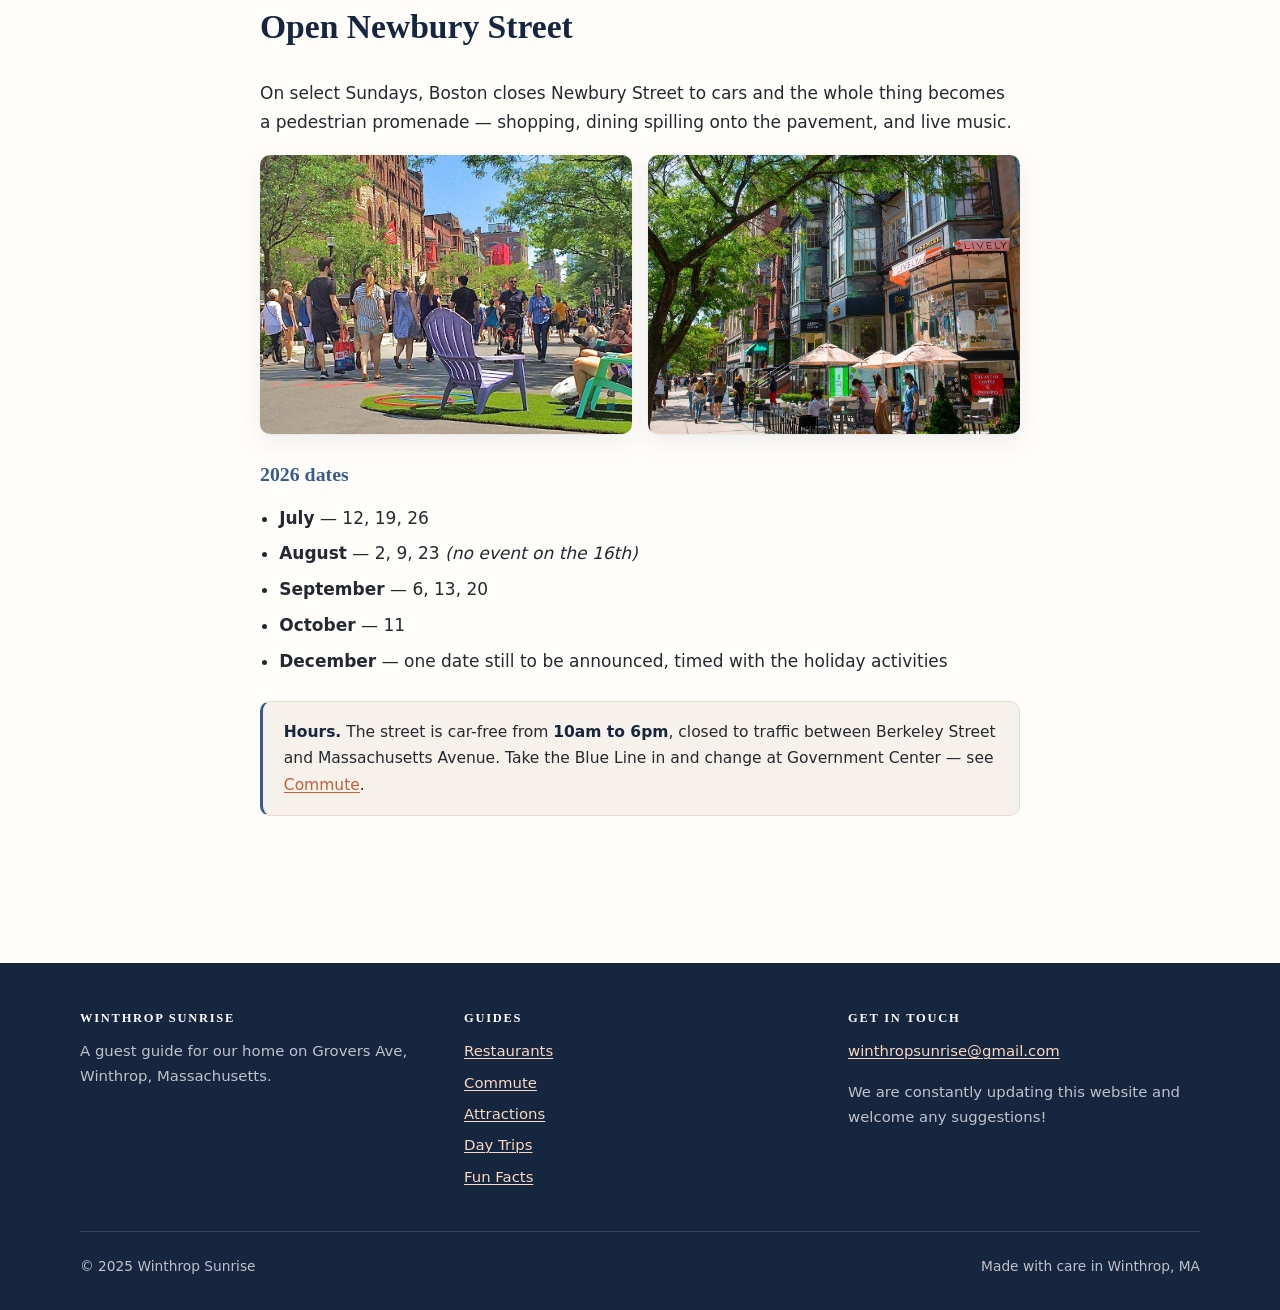
==== commit 7643ac8b: "Add a Day Trips guide and wire it into the site Adds day-trips.html, a full travel-guide page coveri" ====
--- a/attractions.html
+++ b/attractions.html
@@ -4,7 +4,7 @@
 <meta charset="utf-8">
 <meta name="viewport" content="width=device-width, initial-scale=1">
 <title>Attractions — Winthrop Sunrise</title>
-<meta name="description" content="What to see around Winthrop: six beaches, the Deer Island loop, Revere Beach, whale watching, Salem, Gloucester and Rockport, and Open Newbury Street.">
+<meta name="description" content="What to see around Winthrop: six beaches, the Deer Island loop, Revere Beach and America's first public beach, and car-free Sundays on Open Newbury Street.">
 <link rel="stylesheet" href="assets/css/style.css">
 </head>
 <body>
@@ -20,6 +20,7 @@
       <li><a href="restaurants.html">Restaurants</a></li>
       <li><a href="commute.html">Commute</a></li>
       <li><a href="attractions.html" aria-current="page">Attractions</a></li>
+      <li><a href="day-trips.html">Day Trips</a></li>
       <li><a href="funfacts.html">Fun Facts</a></li>
     </ul>
   </div>
@@ -104,38 +105,18 @@
   <section class="section section-alt">
     <div class="wrap">
       <div class="section-head">
-        <p class="kicker">Day trips</p>
-        <h2>Further afield</h2>
-        <p>All of these are comfortable day trips from Winthrop.</p>
+        <p class="kicker">Further afield</p>
+        <h2>Looking for a full-day adventure?</h2>
       </div>
 
-      <div class="grid grid-3">
-
-        <article class="card card-feature">
-          <img src="images/seven-seas-whale-watch.jpg" alt="7 Seas Whale Watch logo, showing a humpback whale breaching off Gloucester, Massachusetts">
-          <div class="body">
-            <h3>Whale watching</h3>
-            <p>We recommend <strong>7 Seas Whale Watch</strong> in Gloucester, MA. The waters off Cape Ann are summer feeding grounds for whales, and the guides really know their stuff.</p>
-          </div>
-        </article>
-
-        <article class="card card-feature">
-          <img src="images/salem-halloween.jpg" alt="A person in a witch costume with a broom among pumpkins scattered across an autumn yard">
-          <div class="body">
-            <h3>Salem</h3>
-            <p>The <strong>Salem Witch Museum</strong>, the <strong>House of the Seven Gables</strong>, and the <strong>Peabody Essex Museum</strong>. If you're here in October, the Halloween festivities are something else.</p>
-          </div>
-        </article>
-
-        <article class="card card-feature">
-          <img src="images/halibut-point-quarry.jpg" alt="The flooded granite quarry at Halibut Point State Park at sunset, with the Atlantic beyond">
-          <div class="body">
-            <h3>Gloucester &amp; Rockport</h3>
-            <p><strong>Hammond Castle</strong>, <strong>Eastern Point Lighthouse</strong>, and <strong>Halibut Point State Park</strong> — a granite quarry right on the edge of the Atlantic.</p>
-          </div>
-        </article>
-
-      </div>
+      <article class="card card-feature" style="padding:0;">
+        <img src="images/halibut-point-quarry.jpg" alt="The flooded granite quarry at Halibut Point State Park at sunset, with the Atlantic beyond" loading="lazy" style="aspect-ratio:21/9;">
+        <div class="body">
+          <h3 style="font-size:1.5rem;">Day Trips from Winthrop</h3>
+          <p>See our complete Day Trips from Winthrop guide for Gloucester whale watching, Rockport, Salem, Crane Beach, historic houses, coastal hikes, and more &mdash; each with a suggested itinerary, restaurants, and directions.</p>
+          <p style="margin-bottom:0;"><a class="btn" href="day-trips.html">Explore Day Trips</a></p>
+        </div>
+      </article>
     </div>
   </section>
 
@@ -184,6 +165,7 @@
           <li><a href="restaurants.html">Restaurants</a></li>
           <li><a href="commute.html">Commute</a></li>
           <li><a href="attractions.html">Attractions</a></li>
+          <li><a href="day-trips.html">Day Trips</a></li>
           <li><a href="funfacts.html">Fun Facts</a></li>
         </ul>
       </div>
--- a/assets/css/style.css
+++ b/assets/css/style.css
@@ -292,6 +292,197 @@
 .callout p:last-child { margin-bottom: 0; }
 .callout strong { color: var(--navy); }
 
+/* ==========================================================================
+   Day Trips page components
+   ========================================================================== */
+
+/* ---------- Anchor nav under the hero ---------- */
+.day-trip-nav {
+  position: sticky; top: 61px; z-index: 90;
+  background: rgba(255, 253, 250, .95);
+  backdrop-filter: saturate(160%) blur(12px);
+  border-bottom: 1px solid var(--line);
+}
+.day-trip-nav ul {
+  list-style: none; margin: 0; padding: .7rem 0;
+  display: flex; gap: .4rem; flex-wrap: nowrap;
+  overflow-x: auto; -webkit-overflow-scrolling: touch;
+  scrollbar-width: thin;
+}
+.day-trip-nav a {
+  display: block; white-space: nowrap;
+  padding: .4rem .85rem; border-radius: 999px;
+  font-size: .9rem; font-weight: 500; text-decoration: none;
+  color: var(--ink-soft); background: var(--sand);
+  border: 1px solid transparent;
+  transition: background .15s, color .15s;
+}
+.day-trip-nav a:hover,
+.day-trip-nav a:focus-visible { background: var(--peach); color: var(--coral-dark); }
+
+/* ---------- Trip metadata row ---------- */
+.trip-meta {
+  display: grid; gap: 1px;
+  grid-template-columns: repeat(auto-fit, minmax(180px, 1fr));
+  background: var(--line);
+  border: 1px solid var(--line); border-radius: var(--radius);
+  overflow: hidden; margin-top: 1.8rem;
+}
+.trip-meta div { background: var(--paper); padding: 1rem 1.2rem; }
+.trip-meta dt {
+  font-size: .7rem; font-weight: 700; letter-spacing: .1em;
+  text-transform: uppercase; color: var(--ink-soft); margin-bottom: .25rem;
+}
+.trip-meta dd { margin: 0; font-weight: 600; color: var(--navy); font-size: .97rem; }
+
+/* Hero variant of the meta row, sitting on the dark overlay */
+.hero .trip-meta { background: rgba(255, 255, 255, .18); border-color: rgba(255, 255, 255, .28); }
+.hero .trip-meta div { background: rgba(15, 26, 45, .55); }
+.hero .trip-meta dt { color: var(--peach); }
+.hero .trip-meta dd { color: #fff; }
+
+/* ---------- Destination hero (section opener with photo) ---------- */
+.destination-hero {
+  position: relative; border-radius: var(--radius); overflow: hidden;
+  margin-bottom: 2rem; background: var(--navy);
+  min-height: 300px; display: grid; align-items: end;
+}
+.destination-hero img {
+  position: absolute; inset: 0; width: 100%; height: 100%; object-fit: cover;
+}
+.destination-hero::after {
+  content: ""; position: absolute; inset: 0;
+  background: linear-gradient(to top, rgba(15, 26, 45, .88) 5%, rgba(15, 26, 45, .35) 55%, rgba(15, 26, 45, .05) 100%);
+}
+.destination-hero .dh-body { position: relative; z-index: 2; padding: 2rem 1.8rem 1.7rem; }
+.destination-hero h2 { color: #fff; margin-bottom: .35rem; }
+.destination-hero p { color: rgba(255, 255, 255, .93); margin: 0; max-width: 60ch; }
+.destination-hero .kicker { color: var(--peach); }
+
+/* ---------- Itinerary timeline ---------- */
+.itinerary { list-style: none; margin: 0; padding: 0; }
+.itinerary-stop {
+  position: relative; display: grid;
+  grid-template-columns: 6.2rem 1fr; gap: 0 1.3rem;
+  padding-bottom: 1.4rem;
+}
+.itinerary-stop:last-child { padding-bottom: 0; }
+.itinerary-stop .time {
+  font-family: var(--serif); font-weight: 600; font-size: 1rem;
+  color: var(--coral-dark); text-align: right; padding-top: .05rem;
+  font-variant-numeric: tabular-nums;
+}
+.itinerary-stop .what { padding-left: 1.3rem; border-left: 2px solid var(--line); padding-bottom: .2rem; }
+.itinerary-stop:last-child .what { border-left-color: transparent; }
+.itinerary-stop .what::before {
+  content: ""; position: absolute; left: 6.2rem;
+  width: 9px; height: 9px; margin-left: -4px; margin-top: .42rem;
+  border-radius: 50%; background: var(--coral);
+  box-shadow: 0 0 0 3px var(--paper);
+}
+.itinerary-stop strong { color: var(--navy); display: block; }
+.itinerary-stop span.detail { color: var(--ink-soft); font-size: .93rem; }
+
+@media (max-width: 560px) {
+  .itinerary-stop { grid-template-columns: 1fr; gap: .15rem; }
+  .itinerary-stop .time { text-align: left; }
+  .itinerary-stop .what { padding-left: 0; border-left: none; }
+  .itinerary-stop .what::before { display: none; }
+  .itinerary-stop { border-left: 2px solid var(--line); padding-left: 1rem; }
+  .itinerary-stop:last-child { border-left-color: transparent; }
+}
+
+/* ---------- Restaurant cards ---------- */
+.restaurant-grid { display: grid; gap: 1.2rem; grid-template-columns: repeat(auto-fit, minmax(285px, 1fr)); }
+.restaurant-grid .card { display: flex; flex-direction: column; }
+.restaurant-grid .card .actions { margin-top: auto; padding-top: .9rem; display: flex; flex-wrap: wrap; gap: .5rem; }
+
+.price {
+  display: inline-block; margin-left: .5rem;
+  font-size: .8rem; font-weight: 700; color: var(--ocean);
+  letter-spacing: .04em; vertical-align: middle;
+}
+.btn-sm {
+  display: inline-block; padding: .38rem .85rem;
+  font-size: .82rem; font-weight: 600; border-radius: 999px;
+  text-decoration: none; border: 1px solid var(--line);
+  color: var(--navy); background: var(--paper);
+  transition: background .15s, border-color .15s;
+}
+.btn-sm:hover, .btn-sm:focus-visible { background: var(--sand); border-color: var(--ocean); color: var(--navy); }
+.btn-sm.primary { background: var(--peach); border-color: transparent; color: var(--coral-dark); }
+.btn-sm.primary:hover { background: var(--coral); color: #fff; }
+
+/* ---------- Planning callout ---------- */
+.planning-callout {
+  background: linear-gradient(150deg, var(--navy) 0%, var(--navy-soft) 100%);
+  color: rgba(255, 255, 255, .92);
+  border-radius: var(--radius); padding: 1.5rem 1.7rem; margin: 1.9rem 0;
+}
+.planning-callout h3 { color: #fff; font-size: 1.1rem; margin-bottom: .5rem; }
+.planning-callout p:last-child { margin-bottom: 0; }
+.planning-callout a { color: var(--peach); }
+.planning-callout a:hover { color: #fff; }
+.planning-callout strong { color: #fff; }
+
+.callout-warn { border-left-color: var(--coral); background: #fdf3ee; }
+
+/* ---------- Quick "choose your day" cards ---------- */
+.trip-card {
+  display: block; text-decoration: none;
+  background: var(--paper); border: 1px solid var(--line);
+  border-radius: var(--radius); padding: 1.2rem 1.3rem;
+  box-shadow: var(--shadow);
+  transition: transform .18s, box-shadow .18s, border-color .18s;
+}
+.trip-card:hover, .trip-card:focus-visible {
+  transform: translateY(-3px); box-shadow: var(--shadow-lift);
+  border-color: var(--coral); color: inherit;
+}
+.trip-card .interest {
+  display: block; font-size: .74rem; font-weight: 700;
+  letter-spacing: .1em; text-transform: uppercase;
+  color: var(--ink-soft); margin-bottom: .35rem;
+}
+.trip-card .pick {
+  font-family: var(--serif); font-size: 1.12rem; font-weight: 600;
+  color: var(--navy); line-height: 1.3;
+}
+
+/* ---------- Photo feature grid ---------- */
+.photo-feature { display: grid; gap: 1rem; grid-template-columns: repeat(auto-fit, minmax(240px, 1fr)); margin: 1.8rem 0; }
+.photo-feature figure { margin: 0; }
+.photo-feature img { border-radius: 10px; box-shadow: var(--shadow); width: 100%; aspect-ratio: 3 / 2; object-fit: cover; }
+
+/* ---------- Tip list ---------- */
+.tips { list-style: none; margin: 0; padding: 0; display: grid; gap: .7rem; }
+.tips li { position: relative; padding-left: 1.75rem; font-size: .97rem; }
+.tips li::before {
+  content: "\2713"; position: absolute; left: 0; top: -.05rem;
+  color: var(--coral-dark); font-weight: 700;
+}
+
+/* ---------- Back to top ---------- */
+.to-top {
+  display: inline-block; margin-top: 2rem;
+  font-size: .87rem; font-weight: 600; text-decoration: none;
+  color: var(--ink-soft);
+}
+.to-top:hover { color: var(--coral-dark); }
+
+/* ---------- Visible focus for keyboard users (site-wide) ---------- */
+a:focus-visible, button:focus-visible, .trip-card:focus-visible {
+  outline: 3px solid var(--ocean); outline-offset: 2px; border-radius: 4px;
+}
+
+/* Attribution under a pull-quote */
+.quote cite {
+  display: block; margin-top: .7rem;
+  font-family: var(--sans); font-style: normal;
+  font-size: .78rem; font-weight: 600; letter-spacing: .04em;
+  color: var(--ink-soft); text-transform: uppercase;
+}
+
 /* ---------- Footer ---------- */
 .site-footer {
   background: var(--navy); color: rgba(255, 255, 255, .72);
